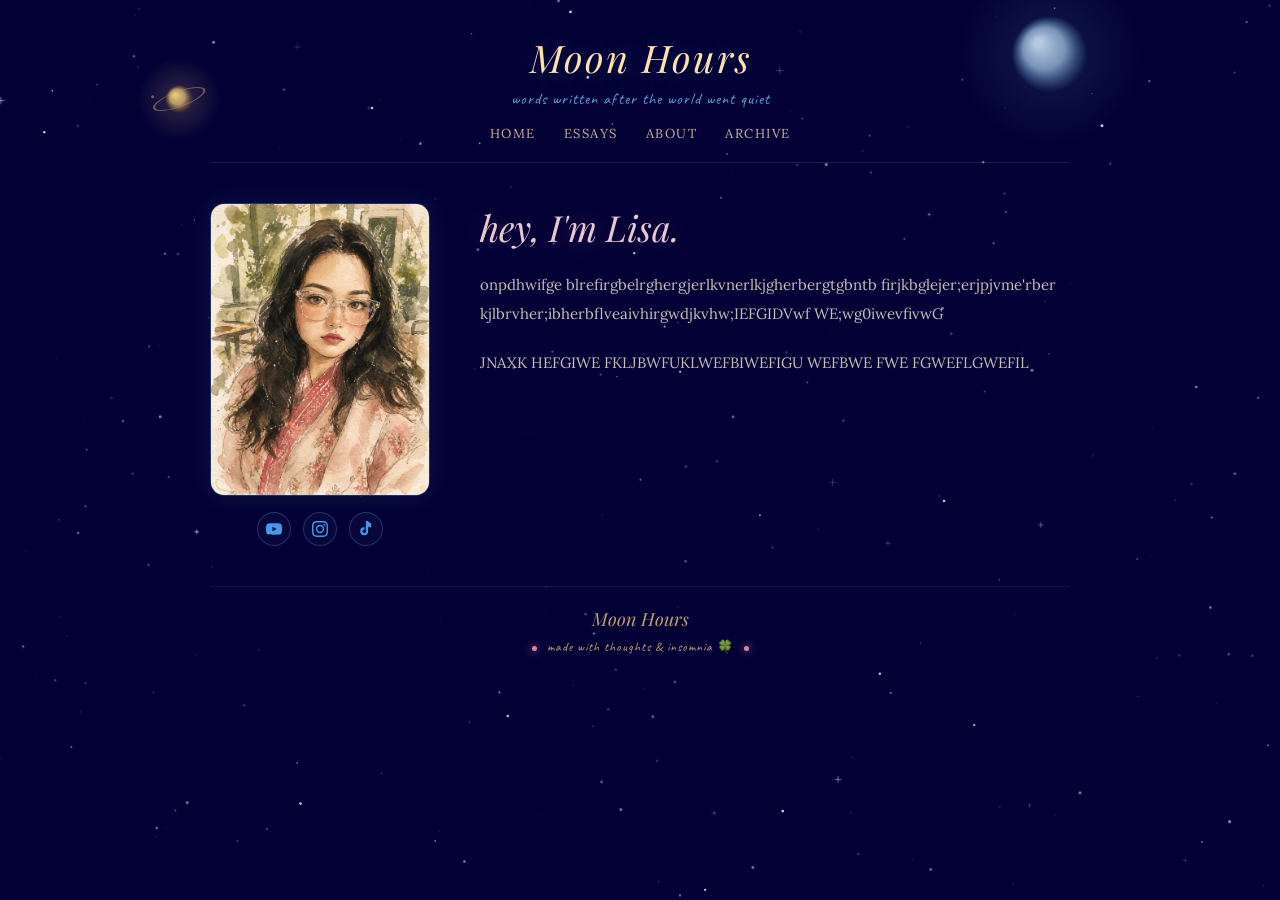
==== about.html @ 4b9cee0d "update" ====
<!DOCTYPE html>
<html lang="en">

<head>
    <meta charset="UTF-8" />
    <meta name="viewport" content="width=device-width, initial-scale=1.0" />
    <title>About — Moon Hours</title>
    <link rel="stylesheet" href="style.css" />
</head>

<body>

    <canvas id="bg"></canvas>

    <div class="wrap">

        <header>
            <div class="blog-title">Moon Hours</div>
            <div class="blog-subtitle">words written after the world went quiet</div>
            <nav>
                <a href="index.html">Home</a>
                <a href="essays.html">Essays</a>
                <a href="about.html">About</a>
                <a href="archive.html">Archive</a>
            </nav>
        </header>

        <div class="about-layout">

            <div class="about-img-col">
                <div class="about-photo">
                    <img src="assets\images\lisa_img.jpeg" alt="Lisa" />
                </div>
                <div class="about-social">
                    <a href="https://www.youtube.com/@ImmaLisa" class="social-btn" target="_blank" title="YouTube">
                        <svg viewBox="0 0 24 24" fill="currentColor" width="16" height="16">
                            <path
                                d="M23.5 6.2a3 3 0 0 0-2.1-2.1C19.5 3.5 12 3.5 12 3.5s-7.5 0-9.4.6A3 3 0 0 0 .5 6.2 31 31 0 0 0 0 12a31 31 0 0 0 .5 5.8 3 3 0 0 0 2.1 2.1c1.9.6 9.4.6 9.4.6s7.5 0 9.4-.6a3 3 0 0 0 2.1-2.1A31 31 0 0 0 24 12a31 31 0 0 0-.5-5.8zM9.7 15.5V8.5l6.3 3.5-6.3 3.5z" />
                        </svg>
                    </a>
                    <a href="https://www.instagram.com/jannatenurlisa" class="social-btn" target="_blank"
                        title="Instagram">
                        <svg viewBox="0 0 24 24" fill="currentColor" width="16" height="16">
                            <path
                                d="M12 2.2c3.2 0 3.6 0 4.9.1 3.3.1 4.8 1.7 4.9 4.9.1 1.3.1 1.6.1 4.8 0 3.2 0 3.6-.1 4.8-.1 3.2-1.7 4.8-4.9 4.9-1.3.1-1.6.1-4.9.1-3.2 0-3.6 0-4.8-.1-3.3-.1-4.8-1.7-4.9-4.9C2.2 15.6 2.2 15.2 2.2 12c0-3.2 0-3.6.1-4.8C2.4 3.9 4 2.3 7.2 2.3c1.2-.1 1.6-.1 4.8-.1zM12 0C8.7 0 8.3 0 7.1.1 2.7.3.3 2.7.1 7.1.0 8.3 0 8.7 0 12c0 3.3 0 3.7.1 4.9.2 4.4 2.6 6.8 7 7C8.3 24 8.7 24 12 24c3.3 0 3.7 0 4.9-.1 4.4-.2 6.8-2.6 7-7 .1-1.2.1-1.6.1-4.9 0-3.3 0-3.7-.1-4.9C23.7 2.7 21.3.3 16.9.1 15.7 0 15.3 0 12 0zm0 5.8a6.2 6.2 0 1 0 0 12.4A6.2 6.2 0 0 0 12 5.8zm0 10.2a4 4 0 1 1 0-8 4 4 0 0 1 0 8zm6.4-11.8a1.4 1.4 0 1 0 0 2.8 1.4 1.4 0 0 0 0-2.8z" />
                        </svg>
                    </a>
                    <a href="https://www.tiktok.com/@immalisa__" class="social-btn" target="_blank" title="TikTok">
                        <svg viewBox="0 0 24 24" fill="currentColor" width="16" height="16">
                            <path
                                d="M19.6 3a4.5 4.5 0 0 1-3.1-1.3A4.5 4.5 0 0 1 15.2 0h-3.3v15.7a2.6 2.6 0 0 1-2.6 2.3 2.6 2.6 0 0 1-2.6-2.6 2.6 2.6 0 0 1 2.6-2.6c.3 0 .5 0 .7.1V9.5a6 6 0 0 0-.7 0 5.9 5.9 0 0 0-5.9 5.9 5.9 5.9 0 0 0 5.9 5.9 5.9 5.9 0 0 0 5.9-5.9V8.2a7.8 7.8 0 0 0 4.5 1.4V6.3A4.5 4.5 0 0 1 19.6 3z" />
                        </svg>
                    </a>
                </div>
            </div>

            <div class="about-text-col">
                <div class="about-heading">hey, I'm Lisa.</div>

                <div class="about-body">
                    <p>onpdhwifge blrefirgbelrghergjerlkvnerlkjgherbergtgbntb
                        firjkbglejer;erjpjvme'rber
                        kjlbrvher;ibherbflveaivhirgwdjkvhw;IEFGIDVwf
                        WE;wg0iwevfivwG
                    </p>
                    <p>JNAXK HEFGIWE FKLJBWFUKLWEFBIWEFIGU WEFBWE FWE FGWEFLGWEFIL</p>
                </div>
            </div>

        </div>

        <footer>
            <div class="footer-title">Moon Hours</div>
            <div class="footer-text">
                <span class="glow-dot"></span>
                made with thoughts & insomnia 🍀
                <span class="glow-dot"></span>
            </div>
        </footer>

    </div>

    <script src="script.js"></script>
</body>

</html>
---- style.css ----
@import url('https://fonts.googleapis.com/css2?family=Playfair+Display:ital,wght@0,400;0,700;1,400&family=Lora:ital@0;1&family=Caveat&display=swap');

/* ── RESET ── */
* {
    margin: 0;
    padding: 0;
    box-sizing: border-box;
}

/* ── BASE ── */
body {
    background: #030036;
    color: #ffe1ac;
    font-family: 'Lora', serif;
    min-height: 100vh;
    overflow-x: hidden;
}

a {
    text-decoration: none;
    color: inherit;
}

/* ── CANVAS BG (sparkles/stars) ── */
#bg {
    position: fixed;
    top: 0;
    left: 0;
    width: 100%;
    height: 100%;
    pointer-events: none;
    z-index: 0;
}

/* ── WRAPPER ── */
.wrap {
    position: relative;
    z-index: 1;
    max-width: 900px;
    margin: 0 auto;
    padding: 0 20px;
}

/* ────────────────────────────────
   HEADER
──────────────────────────────── */
header {
    text-align: center;
    padding: 32px 0 20px;
    border-bottom: 1px solid rgba(58, 100, 140, 0.3);
}

.blog-title {
    font-family: 'Playfair Display', serif;
    font-size: 38px;
    font-style: italic;
    color: #ffe1ac;
    letter-spacing: 2px;
    text-shadow: 0 0 40px rgba(58, 100, 140, 0.7), 0 0 80px rgba(58, 100, 140, 0.3);
}

.blog-subtitle {
    font-family: 'Caveat', cursive;
    font-size: 16px;
    color: #56a1d6;
    margin-top: 6px;
    letter-spacing: 1px;
}

nav {
    margin-top: 16px;
    display: flex;
    justify-content: center;
    gap: 28px;
}

nav a {
    font-family: 'Lora', serif;
    font-size: 13px;
    color: #cab199;
    letter-spacing: 1.5px;
    text-transform: uppercase;
    transition: color 0.3s;
}

nav a:hover {
    color: #c9a96e;
}

/* ────────────────────────────────
   BIO SECTION
──────────────────────────────── */
.bio-section {
    display: flex;
    align-items: center;
    gap: 24px;
    margin: 28px 0;
    padding: 24px 28px;
    border: 1px solid rgba(58, 100, 140, 0.5);
    border-radius: 12px;
    background: rgba(15, 22, 40, 0.75);
    box-shadow: 0 0 25px rgba(58, 100, 140, 0.2), 0 0 50px rgba(58, 100, 140, 0.08), inset 0 0 30px rgba(58, 100, 140, 0.05);
}

.author-img {
    width: 110px;
    height: 130px;
    border-radius: 12px;
    border: 2px solid rgba(58, 100, 140, 0.7);
    background: linear-gradient(135deg, #1a2535, #0d1525);
    display: flex;
    align-items: center;
    justify-content: center;
    font-size: 28px;
    color: #4499e8;
    flex-shrink: 0;
    box-shadow: 0 0 20px rgba(58, 100, 140, 0.4);
    overflow: hidden;
}

.author-img img {
    width: 100%;
    height: 100%;
    object-fit: cover;
    border-radius: 10px;
}

.bio-text {
    flex: 1;
}

.bio-name {
    font-family: 'Playfair Display', serif;
    font-size: 18px;
    color: #ffe1ac;
    margin-bottom: 6px;
}

.bio-note {
    font-family: 'Lora', serif;
    font-size: 13px;
    color: #cab199;
    line-height: 1.7;
    font-style: italic;
}

.social-icons {
    display: flex;
    flex-direction: column;
    gap: 10px;
    align-items: center;
}

.social-btn {
    width: 34px;
    height: 34px;
    border-radius: 50%;
    border: 1px solid rgba(58, 100, 140, 0.5);
    background: rgba(58, 100, 140, 0.08);
    display: flex;
    align-items: center;
    justify-content: center;
    font-size: 13px;
    color: #4499e8;
    cursor: pointer;
    transition: all 0.3s;
}

.social-btn:hover {
    border-color: rgba(58, 100, 140, 0.9);
    background: rgba(58, 100, 140, 0.2);
    box-shadow: 0 0 12px rgba(58, 100, 140, 0.5);
}

/* ────────────────────────────────
   QUOTE TICKER
──────────────────────────────── */
.quote-bar {
    margin: 0 0 28px;
    padding: 10px 20px;
    border-top: 1px solid rgba(58, 100, 140, 0.25);
    border-bottom: 1px solid rgba(58, 100, 140, 0.25);
    background: rgba(58, 100, 140, 0.05);
}

.ticker-wrap {
    display: flex;
    align-items: center;
    gap: 12px;
}

.quote-label {
    font-family: 'Caveat', cursive;
    font-size: 13px;
    color: #c9a96e;
    letter-spacing: 1px;
    flex-shrink: 0;
}

.ticker-text {
    font-family: 'Lora', serif;
    font-size: 13px;
    color: #cab199;
    font-style: italic;
    transition: opacity 0.8s;
}

/* ────────────────────────────────
   SECTION LABEL
──────────────────────────────── */
.section-label {
    font-family: 'Caveat', cursive;
    font-size: 13px;
    color: #4499e8;
    letter-spacing: 2px;
    text-transform: uppercase;
    margin-bottom: 14px;
    display: flex;
    align-items: center;
    gap: 10px;
}

.section-label::after {
    content: '';
    flex: 1;
    height: 1px;
    background: rgba(58, 100, 140, 0.25);
}

/* ────────────────────────────────
   POST CARDS (homepage grid)
──────────────────────────────── */
.posts-grid {
    display: grid;
    grid-template-columns: repeat(2, 1fr);
    gap: 20px;
    margin-bottom: 32px;
}

.post-card {
    border: 1px solid rgba(58, 100, 140, 0.4);
    border-radius: 12px;
    background: rgba(15, 22, 40, 0.85);
    overflow: hidden;
    cursor: pointer;
    transition: all 0.35s ease;
    display: block;
}

.post-card:hover {
    border-color: rgb(59, 133, 201);
    box-shadow: 0 0 35px rgba(58, 100, 140, 0.55), 0 0 80px rgba(58, 100, 140, 0.25), inset 0 0 25px rgba(58, 100, 140, 0.08);
    transform: translateY(-4px);
}

.post-thumb {
    width: 100%;
    height: 160px;
    object-fit: cover;
    display: block;
    background: linear-gradient(135deg, #0a1525, #162035);
    border-bottom: 1px solid rgba(58, 100, 140, 0.2);
}

/* placeholder when no image */
.post-thumb-placeholder {
    width: 100%;
    height: 160px;
    background: linear-gradient(135deg, #0a1525, #162035);
    border-bottom: 1px solid rgba(58, 100, 140, 0.2);
    display: flex;
    align-items: center;
    justify-content: center;
    font-size: 32px;
    color: rgba(58, 100, 140, 0.2);
    position: relative;
}

.post-thumb-label {
    position: absolute;
    bottom: 8px;
    right: 10px;
    font-family: 'Caveat', cursive;
    font-size: 11px;
    color: rgba(201, 169, 110, 0.6);
    letter-spacing: 1px;
}

.post-body {
    padding: 14px 16px 16px;
}

.post-date {
    font-family: 'Caveat', cursive;
    font-size: 12px;
    color: #4499e8;
    letter-spacing: 1px;
    margin-bottom: 6px;
}

.post-title {
    font-family: 'Playfair Display', serif;
    font-size: 17px;
    color: #ffe1ac;
    line-height: 1.4;
    margin-bottom: 8px;
}

.post-excerpt {
    font-family: 'Lora', serif;
    font-size: 12px;
    color: #80726a;
    line-height: 1.7;
    font-style: italic;
    display: -webkit-box;
    -webkit-line-clamp: 2;
    -webkit-box-orient: vertical;
    overflow: hidden;
}

.post-tag {
    display: inline-block;
    margin-top: 10px;
    font-family: 'Caveat', cursive;
    font-size: 11px;
    color: #c9a96e;
    border: 1px solid rgba(201, 169, 110, 0.3);
    padding: 2px 8px;
    border-radius: 20px;
}

/* ────────────────────────────────
   POST PAGE LAYOUT
──────────────────────────────── */
.post-layout {
    display: grid;
    grid-template-columns: 1fr 280px;
    gap: 40px;
    margin: 32px 0;
    align-items: start;
}

/* ── Post Main Column ── */
.post-main {}

.post-hero {
    width: 100%;
    max-height: 340px;
    object-fit: cover;
    border-radius: 10px;
    border: 1px solid rgba(58, 100, 140, 0.3);
    margin-bottom: 24px;
    display: block;
}

.post-header {
    margin-bottom: 24px;
}

.post-page-title {
    font-family: 'Playfair Display', serif;
    font-size: 32px;
    font-style: italic;
    color: #ffe1ac;
    line-height: 1.3;
    margin-bottom: 10px;
    text-shadow: 0 0 30px rgba(58, 100, 140, 0.3);
}

.post-meta {
    display: flex;
    align-items: center;
    gap: 14px;
    font-family: 'Caveat', cursive;
    font-size: 13px;
    color: #4499e8;
    letter-spacing: 1px;
}

.post-meta .dot {
    width: 3px;
    height: 3px;
    border-radius: 50%;
    background: rgba(58, 100, 140, 0.5);
}

.post-divider {
    height: 1px;
    background: linear-gradient(to right, rgba(58, 100, 140, 0.4), transparent);
    margin: 20px 0;
}

/* ── Post Body Writing ── */
.post-content {
    font-family: 'Lora', serif;
    font-size: 16px;
    line-height: 1.85;
    color: #d4c8b8;
}

.post-content p {
    margin-bottom: 1.4em;
}

.post-content p:first-child::first-letter {
    font-family: 'Playfair Display', serif;
    font-size: 58px;
    font-style: italic;
    float: left;
    line-height: 0.8;
    margin: 6px 10px 0 0;
    color: #4499e8;
    text-shadow: 0 0 20px rgba(58, 100, 140, 0.5);
}

.post-content img {
    width: 100%;
    border-radius: 8px;
    border: 1px solid rgba(58, 100, 140, 0.25);
    margin: 1.5em 0;
    display: block;
}

.post-content blockquote {
    border-left: 2px solid rgba(58, 100, 140, 0.6);
    padding: 8px 0 8px 20px;
    margin: 1.5em 0;
    font-style: italic;
    color: #cab199;
    font-size: 15px;
}

/* ── Comments ── */
.comments-section {
    margin-top: 40px;
}

.comments-title {
    font-family: 'Caveat', cursive;
    font-size: 16px;
    color: #4499e8;
    letter-spacing: 2px;
    text-transform: uppercase;
    margin-bottom: 16px;
    display: flex;
    align-items: center;
    gap: 10px;
}

.comments-title::after {
    content: '';
    flex: 1;
    height: 1px;
    background: rgba(58, 100, 140, 0.25);
}

.comment-form {
    display: flex;
    flex-direction: column;
    gap: 12px;
}

.comment-form input,
.comment-form textarea {
    background: rgba(8, 14, 26, 0.8);
    border: 1px solid rgba(58, 100, 140, 0.3);
    border-radius: 8px;
    padding: 10px 14px;
    color: #ffe1ac;
    font-family: 'Lora', serif;
    font-size: 13px;
    outline: none;
    transition: border-color 0.3s;
    resize: none;
}

.comment-form input:focus,
.comment-form textarea:focus {
    border-color: rgba(58, 100, 140, 0.8);
    box-shadow: 0 0 10px rgba(58, 100, 140, 0.15);
}

.comment-form textarea {
    height: 100px;
}

.comment-submit {
    align-self: flex-start;
    background: transparent;
    border: 1px solid rgba(58, 100, 140, 0.5);
    border-radius: 20px;
    padding: 8px 22px;
    color: #4499e8;
    font-family: 'Caveat', cursive;
    font-size: 14px;
    letter-spacing: 1px;
    cursor: pointer;
    transition: all 0.3s;
}

.comment-submit:hover {
    background: rgba(58, 100, 140, 0.15);
    border-color: rgba(58, 100, 140, 0.9);
    box-shadow: 0 0 12px rgba(58, 100, 140, 0.3);
}

/* ── Sidebar ── */
.post-sidebar {
    position: sticky;
    top: 20px;
}

.sidebar-box {
    border: 1px solid rgba(58, 100, 140, 0.35);
    border-radius: 12px;
    background: rgba(15, 22, 40, 0.8);
    padding: 18px;
    margin-bottom: 20px;
    box-shadow: 0 0 15px rgba(58, 100, 140, 0.1);
}

.sidebar-title {
    font-family: 'Caveat', cursive;
    font-size: 13px;
    color: #4499e8;
    letter-spacing: 2px;
    text-transform: uppercase;
    margin-bottom: 14px;
    padding-bottom: 8px;
    border-bottom: 1px solid rgba(58, 100, 140, 0.2);
}

.sidebar-post {
    display: block;
    padding: 8px 0;
    border-bottom: 1px solid rgba(58, 100, 140, 0.1);
    transition: color 0.3s;
}

.sidebar-post:last-child {
    border-bottom: none;
}

.sidebar-post:hover .sidebar-post-title {
    color: #c9a96e;
}

.sidebar-post-title {
    font-family: 'Playfair Display', serif;
    font-size: 13px;
    color: #c8bfb0;
    line-height: 1.4;
    transition: color 0.3s;
}

.sidebar-post-date {
    font-family: 'Caveat', cursive;
    font-size: 11px;
    color: #4499e8;
    margin-top: 3px;
}

.ad-placeholder {
    border: 1px dashed rgba(58, 100, 140, 0.2);
    border-radius: 12px;
    padding: 28px 18px;
    text-align: center;
    font-family: 'Caveat', cursive;
    font-size: 12px;
    color: rgba(58, 100, 140, 0.3);
    letter-spacing: 1px;
}

/* ────────────────────────────────
   FOOTER
──────────────────────────────── */
footer {
    border-top: 1px solid rgba(58, 100, 140, 0.2);
    padding: 20px 0 28px;
    text-align: center;
}

.footer-title {
    font-family: 'Playfair Display', serif;
    font-size: 18px;
    font-style: italic;
    color: rgba(244, 201, 128, 0.795);
    margin-bottom: 8px;
}

.footer-text {
    font-family: 'Caveat', cursive;
    font-size: 13px;
    color: rgba(244, 201, 128, 0.795);
    letter-spacing: 1px;
}

.glow-dot {
    display: inline-block;
    width: 5px;
    height: 5px;
    border-radius: 50%;
    background: #85c4fe;
    box-shadow: 0 0 6px #85c4fe;
    vertical-align: middle;
    margin: 0 6px;
}

/* ────────────────────────────────
   RESPONSIVE
──────────────────────────────── */
@media (max-width: 680px) {
    .posts-grid {
        grid-template-columns: 1fr;
    }

    .post-layout {
        grid-template-columns: 1fr;
    }

    .post-sidebar {
        position: static;
    }

    .bio-section {
        flex-direction: column;
        text-align: center;
    }

    .social-icons {
        flex-direction: row;
    }

    .blog-title {
        font-size: 28px;
    }
}


/* ── SAKURA + SAGE ACCENTS ── */

/* tags get sakura or sage depending on category feel */
.post-tag {
    display: inline-block;
    margin-top: 10px;
    font-family: 'Caveat', cursive;
    font-size: 11px;
    color: #d4879a;
    border: 1px solid rgba(212, 135, 154, 0.35);
    padding: 2px 8px;
    border-radius: 20px;
}

/* quote label gets sage */
.quote-label {
    font-family: 'Caveat', cursive;
    font-size: 13px;
    color: #8aab8e;
    letter-spacing: 1px;
    flex-shrink: 0;
}

/* section label gets a sage tint */
.section-label {
    font-family: 'Caveat', cursive;
    font-size: 13px;
    color: #8aab8e;
    letter-spacing: 2px;
    text-transform: uppercase;
    margin-bottom: 14px;
    display: flex;
    align-items: center;
    gap: 10px;
}

.section-label::after {
    content: '';
    flex: 1;
    height: 1px;
    background: rgba(138, 171, 142, 0.25);
}

/* post date stays blue but slightly warmer */
.post-date {
    font-family: 'Caveat', cursive;
    font-size: 12px;
    color: #7aafc4;
    letter-spacing: 1px;
    margin-bottom: 6px;
}

/* bio name gets a sakura warmth */
.bio-name {
    font-family: 'Playfair Display', serif;
    font-size: 18px;
    color: #e8c8d0;
    margin-bottom: 6px;
}

/* glow dot — sakura */
.glow-dot {
    display: inline-block;
    width: 5px;
    height: 5px;
    border-radius: 50%;
    background: #d4879a;
    box-shadow: 0 0 8px #d4879a;
    vertical-align: middle;
    margin: 0 6px;
}

/* ── PAGE HERO ── */
.page-hero {
    text-align: center;
    padding: 40px 0 28px;
}

.page-hero-title {
    font-family: 'Playfair Display', serif;
    font-size: 42px;
    font-style: italic;
    color: #e8dcc8;
    text-shadow: 0 0 40px rgba(58, 100, 140, 0.6);
    margin-bottom: 10px;
}

.page-hero-sub {
    font-family: 'Caveat', cursive;
    font-size: 15px;
    color: #8aab8e;
    letter-spacing: 1px;
}

/* ── ARCHIVE GRID ── */
.archive-grid {
    display: grid;
    grid-template-columns: repeat(3, 1fr);
    gap: 16px;
    margin-bottom: 40px;
}

.archive-item {
    position: relative;
    border-radius: 10px;
    overflow: hidden;
    border: 1px solid rgba(58, 100, 140, 0.4);
    display: block;
    transition: all 0.35s ease;
    aspect-ratio: 1 / 1;
}

.archive-item img {
    width: 100%;
    height: 100%;
    object-fit: cover;
    display: block;
    transition: transform 0.4s ease;
}

.archive-item:hover {
    border-color: rgba(58, 100, 140, 1);
    box-shadow: 0 0 35px rgba(58, 100, 140, 0.55), 0 0 80px rgba(58, 100, 140, 0.2);
}

.archive-item:hover img {
    transform: scale(1.05);
}

.archive-overlay {
    position: absolute;
    bottom: 0;
    left: 0;
    right: 0;
    background: linear-gradient(to top, rgba(5, 8, 16, 0.92), transparent);
    padding: 20px 12px 12px;
    transform: translateY(100%);
    transition: transform 0.35s ease;
}

.archive-item:hover .archive-overlay {
    transform: translateY(0);
}

.archive-title {
    font-family: 'Playfair Display', serif;
    font-size: 13px;
    color: #e8dcc8;
    line-height: 1.4;
    margin-bottom: 4px;
}

.archive-date {
    font-family: 'Caveat', cursive;
    font-size: 11px;
    color: #8aab8e;
}

/* ── ABOUT PAGE ── */
.about-layout {
    display: grid;
    grid-template-columns: 220px 1fr;
    gap: 50px;
    margin: 40px 0;
    align-items: start;
}

.about-photo {
    width: 100%;
    aspect-ratio: 3 / 4;
    border-radius: 14px;
    overflow: hidden;
    border: 1px solid rgba(58, 100, 140, 0.5);
    box-shadow: 0 0 30px rgba(58, 100, 140, 0.2);
}

.about-photo img {
    width: 100%;
    height: 100%;
    object-fit: cover;
}

.about-social {
    display: flex;
    justify-content: center;
    gap: 12px;
    margin-top: 16px;
}

.about-heading {
    font-family: 'Playfair Display', serif;
    font-size: 36px;
    font-style: italic;
    color: #e8c8d0;
    margin-bottom: 20px;
    text-shadow: 0 0 30px rgba(212, 135, 154, 0.3);
}

.about-body {
    font-family: 'Lora', serif;
    font-size: 15px;
    line-height: 1.9;
    color: #c8bfb0;
}

.about-body p {
    margin-bottom: 1.4em;
}

/* ── RESPONSIVE additions ── */
@media (max-width: 680px) {
    .archive-grid {
        grid-template-columns: repeat(2, 1fr);
    }

    .about-layout {
        grid-template-columns: 1fr;
    }

    .about-photo {
        width: 160px;
        margin: 0 auto;
    }
}
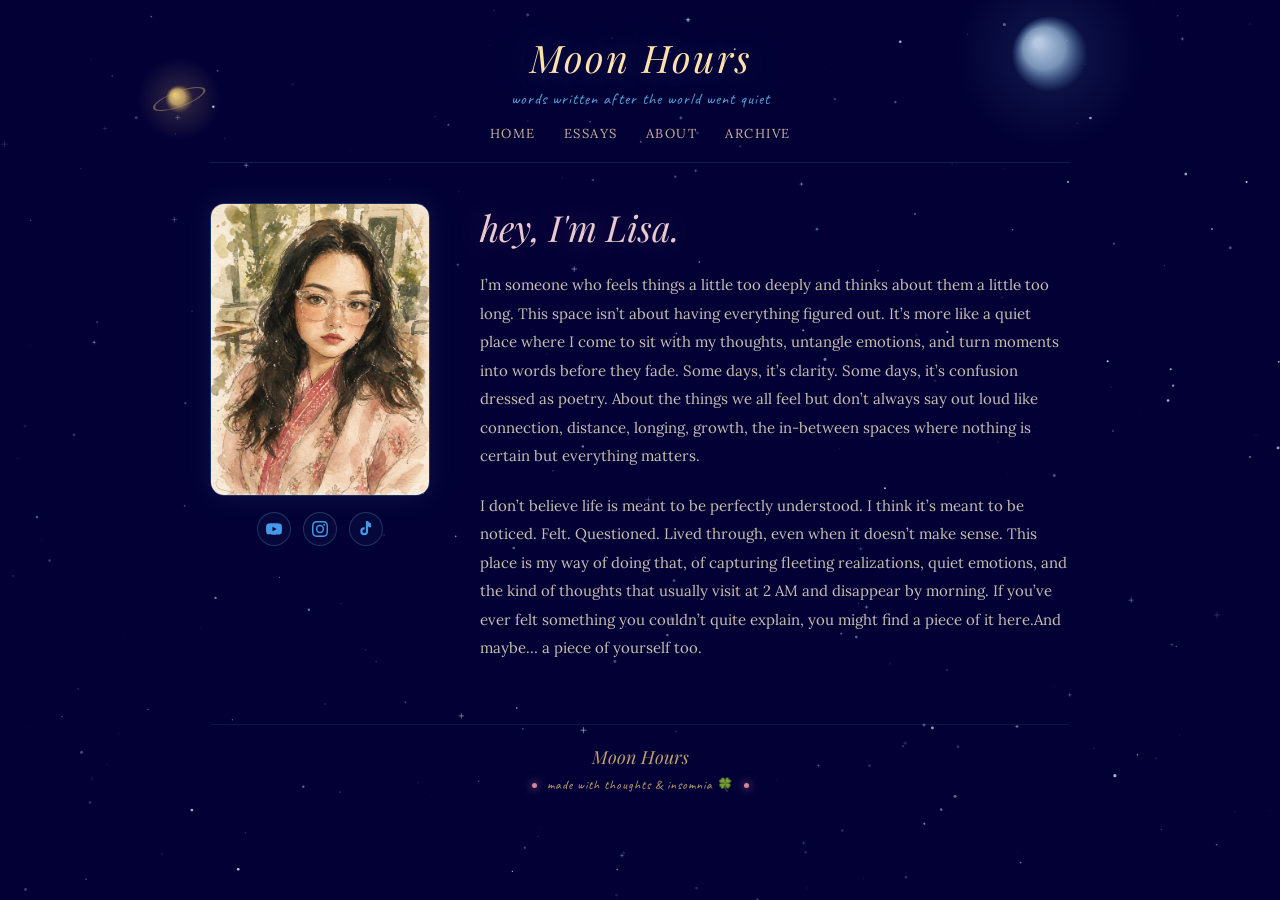
==== commit 7c6b31f2: "about update" ====
--- a/about.html
+++ b/about.html
@@ -58,12 +58,20 @@
                 <div class="about-heading">hey, I'm Lisa.</div>
 
                 <div class="about-body">
-                    <p>onpdhwifge blrefirgbelrghergjerlkvnerlkjgherbergtgbntb
-                        firjkbglejer;erjpjvme'rber
-                        kjlbrvher;ibherbflveaivhirgwdjkvhw;IEFGIDVwf
-                        WE;wg0iwevfivwG
+                    <p>I’m someone who feels things a little too deeply and thinks about them a little too long.
+                        This space isn’t about having everything figured out. It’s more like a quiet place where I come
+                        to sit with my thoughts, untangle emotions, and turn moments into words before they fade. Some
+                        days, it’s clarity. Some days, it’s confusion dressed as poetry.
+                        About the things we all feel but don’t always say out loud like connection, distance, longing,
+                        growth, the in-between spaces where nothing is certain but everything matters.
                     </p>
-                    <p>JNAXK HEFGIWE FKLJBWFUKLWEFBIWEFIGU WEFBWE FWE FGWEFLGWEFIL</p>
+                    <p>I don’t believe life is meant to be perfectly understood. I think it’s meant to be noticed. Felt.
+                        Questioned. Lived through, even when it doesn’t make sense.
+                        This place is my way of doing that, of capturing fleeting realizations, quiet emotions, and the
+                        kind of thoughts that usually visit at 2 AM and disappear by morning.
+                        If you’ve ever felt something you couldn’t quite explain, you might find a piece of it here.And
+                        maybe… a piece of yourself too.
+                    </p>
                 </div>
             </div>
 
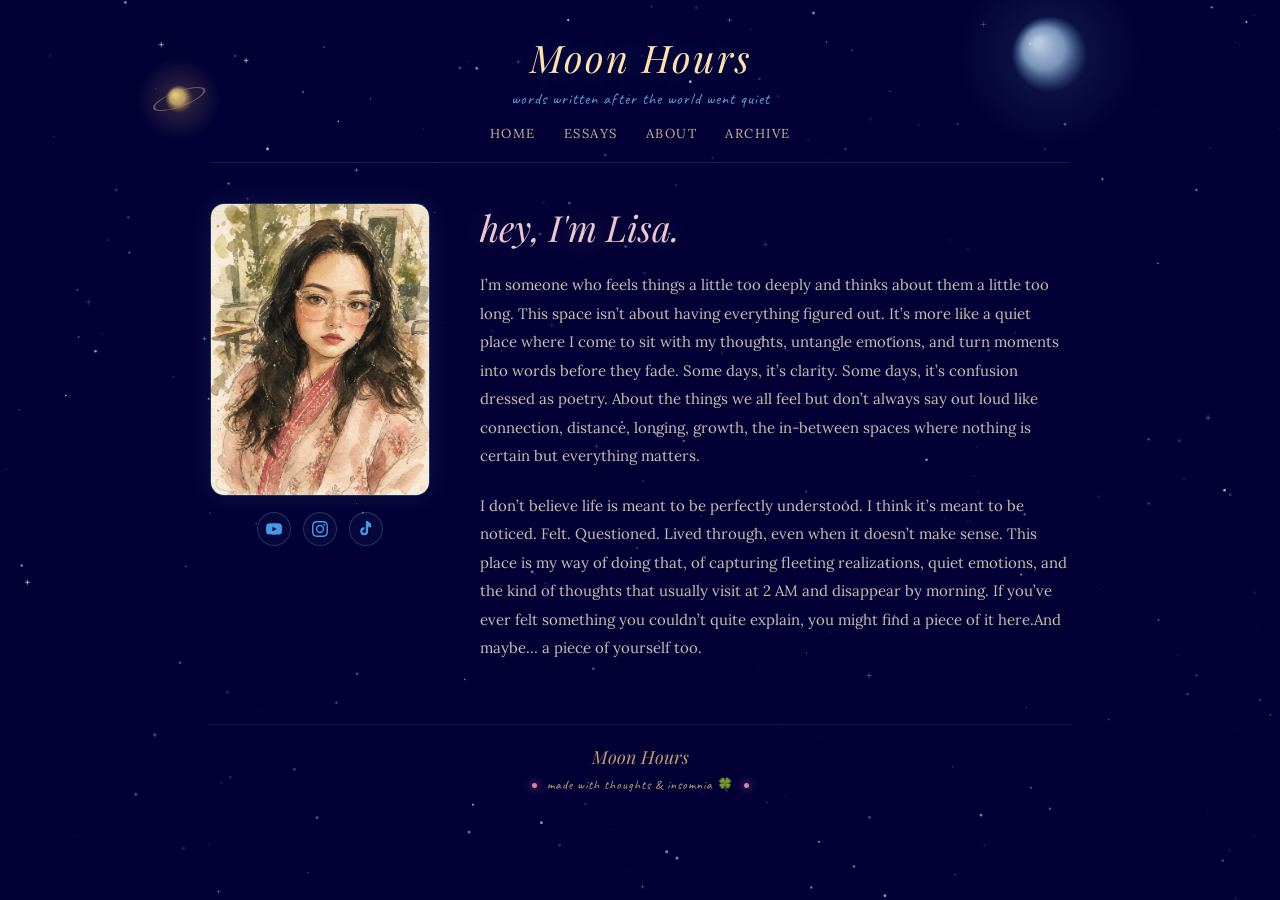
==== commit fee1ff1c: "update" ====
--- a/about.html
+++ b/about.html
@@ -6,6 +6,15 @@
     <meta name="viewport" content="width=device-width, initial-scale=1.0" />
     <title>About — Moon Hours</title>
     <link rel="stylesheet" href="style.css" />
+
+    <!-- Google tag (gtag.js) -->
+    <script async src="https://www.googletagmanager.com/gtag/js?id=G-15LWD2YT5F"></script>
+    <script>
+        window.dataLayer = window.dataLayer || [];
+        function gtag() { dataLayer.push(arguments); }
+        gtag('js', new Date());
+        gtag('config', 'G-15LWD2YT5F');
+    </script>
 </head>
 
 <body>
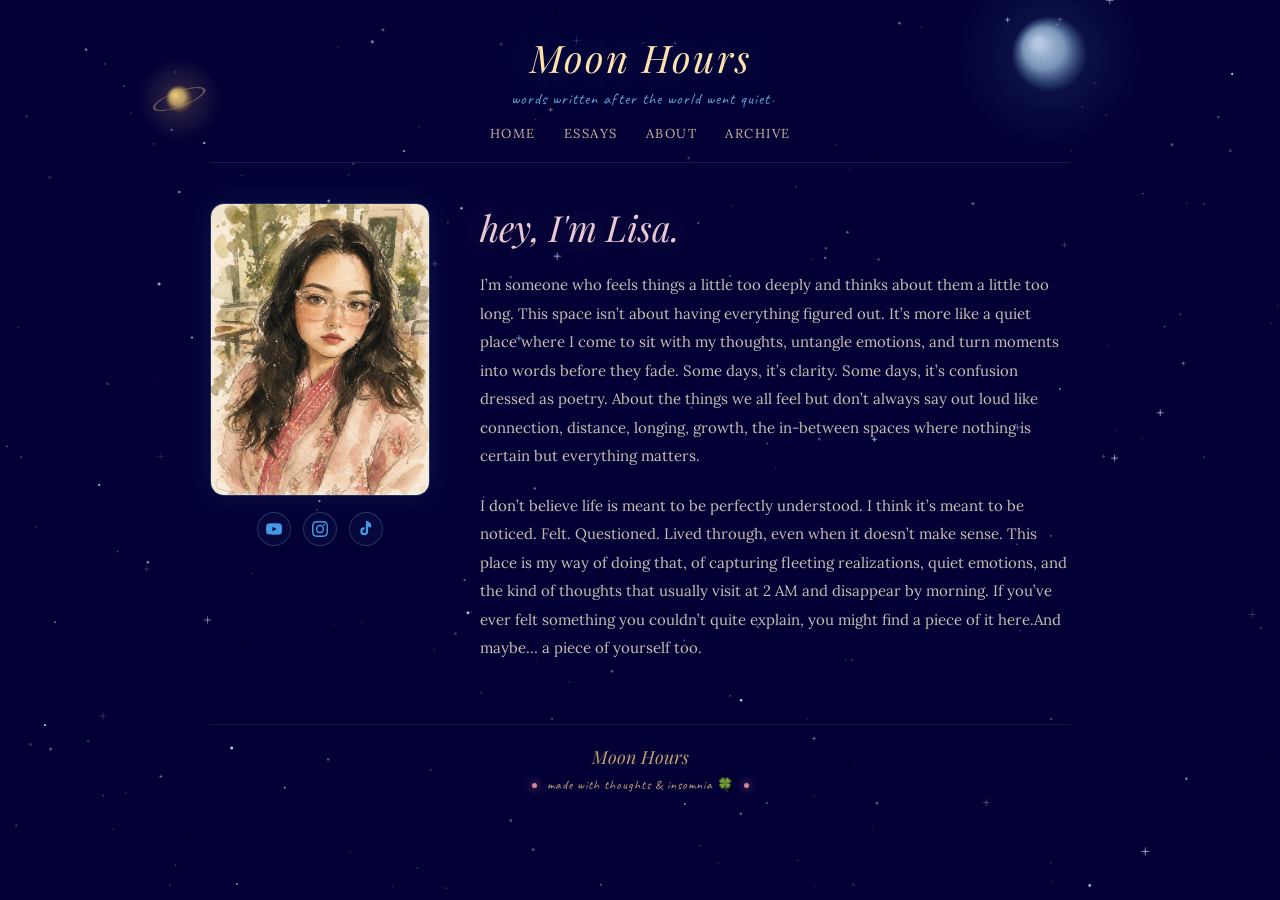
==== commit 83a666a9: "update" ====
--- a/about.html
+++ b/about.html
@@ -8,11 +8,13 @@
     <link rel="stylesheet" href="style.css" />
 
     <!-- Google tag (gtag.js) -->
+    <!-- Google tag (gtag.js) -->
     <script async src="https://www.googletagmanager.com/gtag/js?id=G-15LWD2YT5F"></script>
     <script>
         window.dataLayer = window.dataLayer || [];
         function gtag() { dataLayer.push(arguments); }
         gtag('js', new Date());
+
         gtag('config', 'G-15LWD2YT5F');
     </script>
 </head>
--- a/style.css
+++ b/style.css
@@ -395,7 +395,8 @@
     font-family: 'Lora', serif;
     font-size: 16px;
     line-height: 1.85;
-    color: #d4c8b8;
+    color: #d9d4cd;
+    text-align: justify;
 }
 
 .post-content p {
@@ -409,7 +410,7 @@
     float: left;
     line-height: 0.8;
     margin: 6px 10px 0 0;
-    color: #4499e8;
+    color: #db6582;
     text-shadow: 0 0 20px rgba(58, 100, 140, 0.5);
 }
 
@@ -422,11 +423,12 @@
 }
 
 .post-content blockquote {
-    border-left: 2px solid rgba(58, 100, 140, 0.6);
+    font-family: 'Playfair Display', serif;
+    border-left: 2px solid rgba(90, 165, 236, 0.984);
     padding: 8px 0 8px 20px;
     margin: 1.5em 0;
     font-style: italic;
-    color: #cab199;
+    color: #8aab8e;
     font-size: 15px;
 }
 
